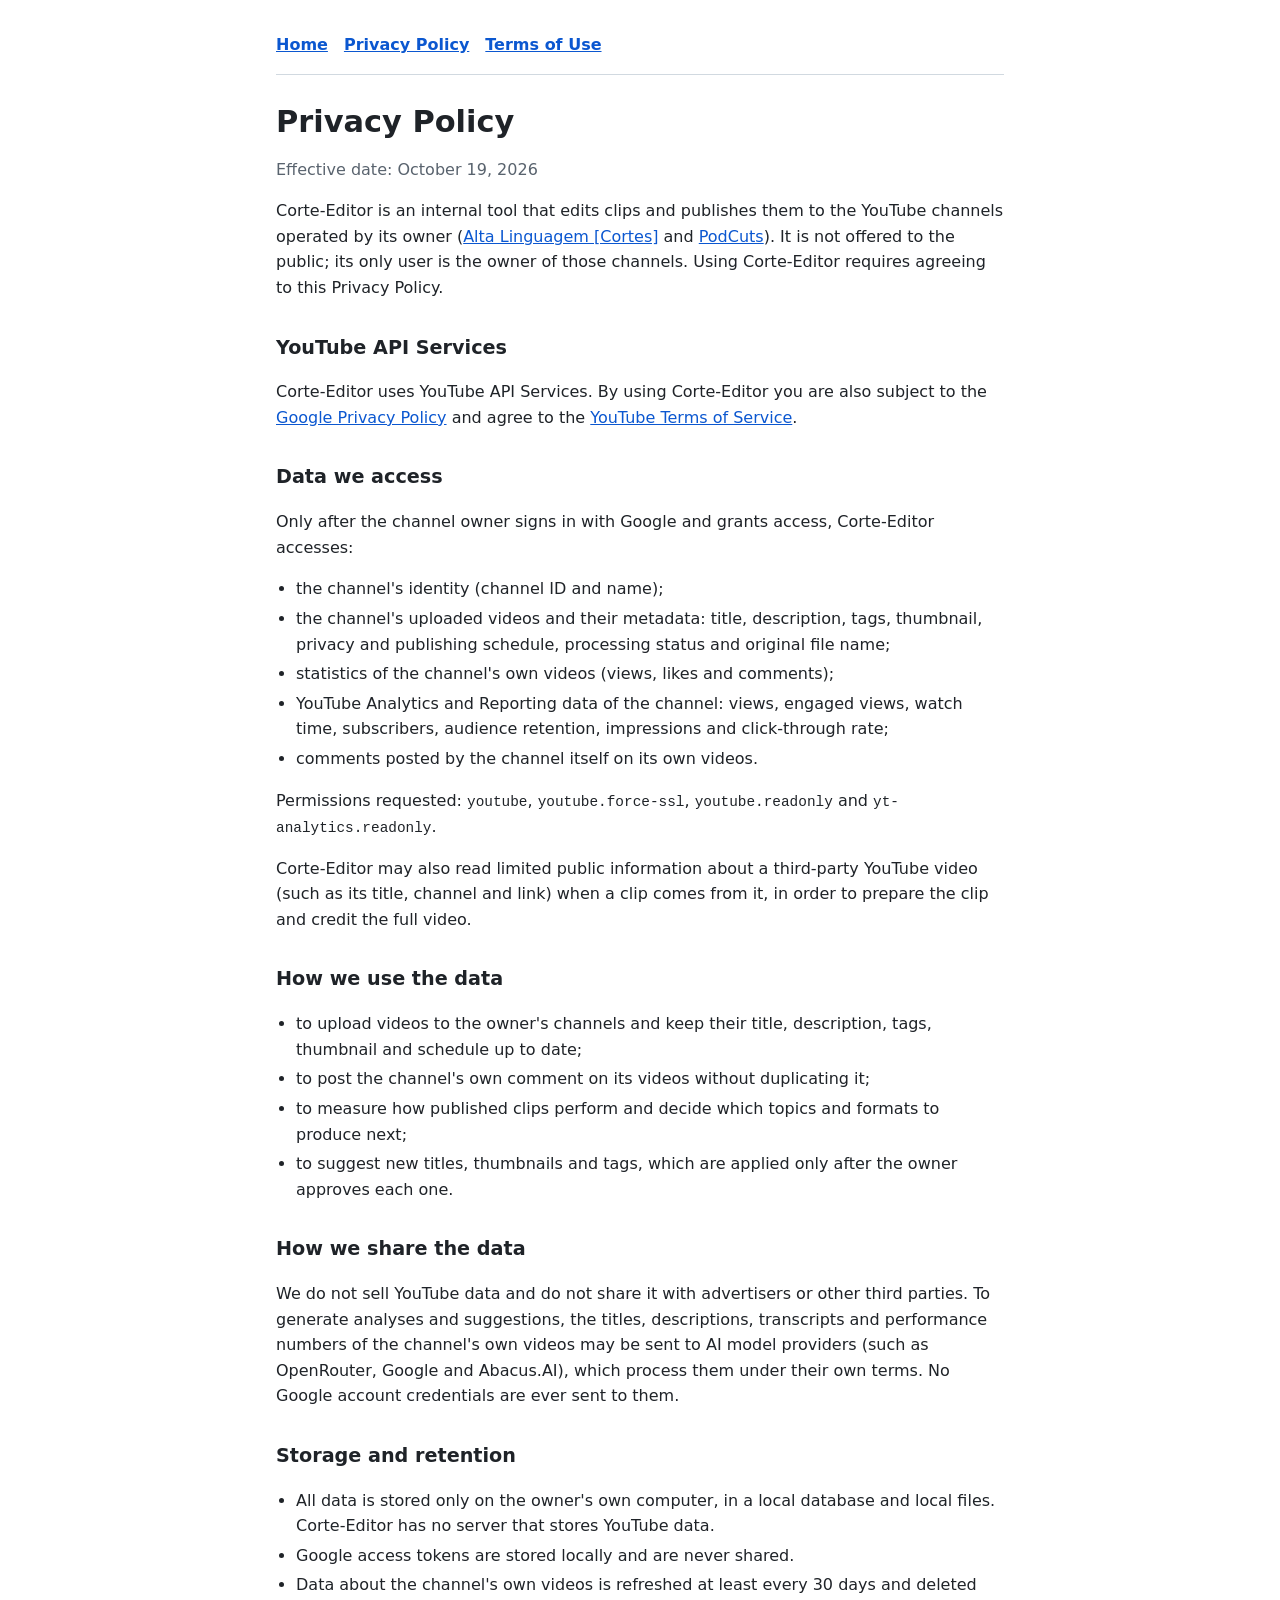
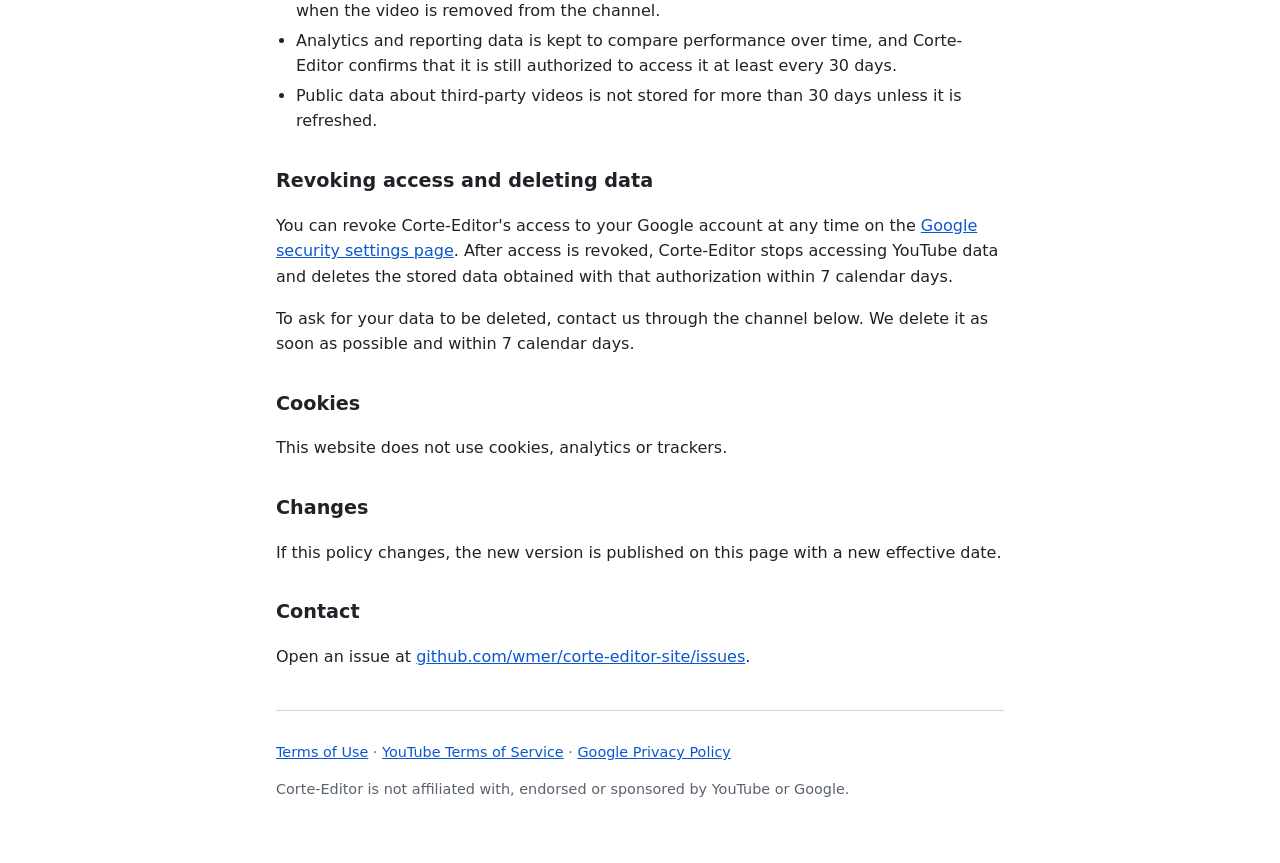
==== privacy.html @ 41946531 "Site do Corte-Editor: inicio, politica de privacidade e termos de uso (auditoria de cota da API do Y" ====
<!doctype html>
<html lang="en">
<head>
  <meta charset="utf-8">
  <meta name="viewport" content="width=device-width, initial-scale=1">
  <title>Privacy Policy · Corte-Editor</title>
  <meta name="description" content="How Corte-Editor accesses, uses, stores and deletes YouTube data.">
  <link rel="stylesheet" href="style.css">
</head>
<body>
<main>
  <nav>
    <a href="./">Home</a>
    <a href="privacy.html">Privacy Policy</a>
    <a href="terms.html">Terms of Use</a>
  </nav>

  <h1>Privacy Policy</h1>
  <p class="muted">Effective date: October 19, 2026</p>

  <p>Corte-Editor is an internal tool that edits clips and publishes them to the YouTube channels operated by its
    owner (<a href="https://www.youtube.com/@AltaLinguagemAoPonto">Alta Linguagem [Cortes]</a> and
    <a href="https://www.youtube.com/channel/UCyOdJfWA9KTtn2m1mWiqE4g">PodCuts</a>). It is not offered to the
    public; its only user is the owner of those channels. Using Corte-Editor requires agreeing to this Privacy Policy.</p>

  <h2>YouTube API Services</h2>
  <p>Corte-Editor uses YouTube API Services. By using Corte-Editor you are also subject to the
    <a href="https://policies.google.com/privacy">Google Privacy Policy</a> and agree to the
    <a href="https://www.youtube.com/t/terms">YouTube Terms of Service</a>.</p>

  <h2>Data we access</h2>
  <p>Only after the channel owner signs in with Google and grants access, Corte-Editor accesses:</p>
  <ul>
    <li>the channel's identity (channel ID and name);</li>
    <li>the channel's uploaded videos and their metadata: title, description, tags, thumbnail, privacy and publishing
      schedule, processing status and original file name;</li>
    <li>statistics of the channel's own videos (views, likes and comments);</li>
    <li>YouTube Analytics and Reporting data of the channel: views, engaged views, watch time, subscribers, audience
      retention, impressions and click-through rate;</li>
    <li>comments posted by the channel itself on its own videos.</li>
  </ul>
  <p>Permissions requested: <code>youtube</code>, <code>youtube.force-ssl</code>, <code>youtube.readonly</code> and
    <code>yt-analytics.readonly</code>.</p>
  <p>Corte-Editor may also read limited public information about a third-party YouTube video (such as its title,
    channel and link) when a clip comes from it, in order to prepare the clip and credit the full video.</p>

  <h2>How we use the data</h2>
  <ul>
    <li>to upload videos to the owner's channels and keep their title, description, tags, thumbnail and schedule up
      to date;</li>
    <li>to post the channel's own comment on its videos without duplicating it;</li>
    <li>to measure how published clips perform and decide which topics and formats to produce next;</li>
    <li>to suggest new titles, thumbnails and tags, which are applied only after the owner approves each one.</li>
  </ul>

  <h2>How we share the data</h2>
  <p>We do not sell YouTube data and do not share it with advertisers or other third parties. To generate analyses
    and suggestions, the titles, descriptions, transcripts and performance numbers of the channel's own videos may be
    sent to AI model providers (such as OpenRouter, Google and Abacus.AI), which process them under their own terms.
    No Google account credentials are ever sent to them.</p>

  <h2>Storage and retention</h2>
  <ul>
    <li>All data is stored only on the owner's own computer, in a local database and local files. Corte-Editor has no
      server that stores YouTube data.</li>
    <li>Google access tokens are stored locally and are never shared.</li>
    <li>Data about the channel's own videos is refreshed at least every 30 days and deleted when the video is removed
      from the channel.</li>
    <li>Analytics and reporting data is kept to compare performance over time, and Corte-Editor confirms that it is
      still authorized to access it at least every 30 days.</li>
    <li>Public data about third-party videos is not stored for more than 30 days unless it is refreshed.</li>
  </ul>

  <h2>Revoking access and deleting data</h2>
  <p>You can revoke Corte-Editor's access to your Google account at any time on the
    <a href="https://security.google.com/settings/security/permissions">Google security settings page</a>.
    After access is revoked, Corte-Editor stops accessing YouTube data and deletes the stored data obtained with that
    authorization within 7 calendar days.</p>
  <p>To ask for your data to be deleted, contact us through the channel below. We delete it as soon as possible and
    within 7 calendar days.</p>

  <h2>Cookies</h2>
  <p>This website does not use cookies, analytics or trackers.</p>

  <h2>Changes</h2>
  <p>If this policy changes, the new version is published on this page with a new effective date.</p>

  <h2>Contact</h2>
  <p>Open an issue at <a href="https://github.com/wmer/corte-editor-site/issues">github.com/wmer/corte-editor-site/issues</a>.</p>

  <footer>
    <p><a href="terms.html">Terms of Use</a> · <a href="https://www.youtube.com/t/terms">YouTube Terms of Service</a> ·
      <a href="https://policies.google.com/privacy">Google Privacy Policy</a></p>
    <p>Corte-Editor is not affiliated with, endorsed or sponsored by YouTube or Google.</p>
  </footer>
</main>
</body>
</html>
---- style.css ----
:root {
  --bg: #ffffff;
  --text: #1f2328;
  --muted: #59636e;
  --line: #d1d9e0;
  --link: #0b57d0;
}
@media (prefers-color-scheme: dark) {
  :root {
    --bg: #0d1117;
    --text: #e6edf3;
    --muted: #9198a1;
    --line: #30363d;
    --link: #7cacf8;
  }
}
* { box-sizing: border-box; }
body {
  margin: 0;
  background: var(--bg);
  color: var(--text);
  font: 16px/1.6 system-ui, -apple-system, "Segoe UI", Roboto, Helvetica, Arial, sans-serif;
}
main { max-width: 760px; margin: 0 auto; padding: 32px 16px 48px; }
nav { display: flex; flex-wrap: wrap; gap: 16px; padding-bottom: 16px; border-bottom: 1px solid var(--line); }
nav a { font-weight: 600; }
a { color: var(--link); }
h1 { font-size: 1.9rem; line-height: 1.25; margin: 28px 0 4px; }
h2 { font-size: 1.2rem; margin: 32px 0 8px; }
.muted { color: var(--muted); }
ul { padding-left: 1.25rem; }
li { margin: 4px 0; }
code { font-size: 0.9em; overflow-wrap: anywhere; }
.badge img { width: 160px; height: auto; display: block; }
footer { margin-top: 40px; padding-top: 16px; border-top: 1px solid var(--line); font-size: 0.9rem; color: var(--muted); }
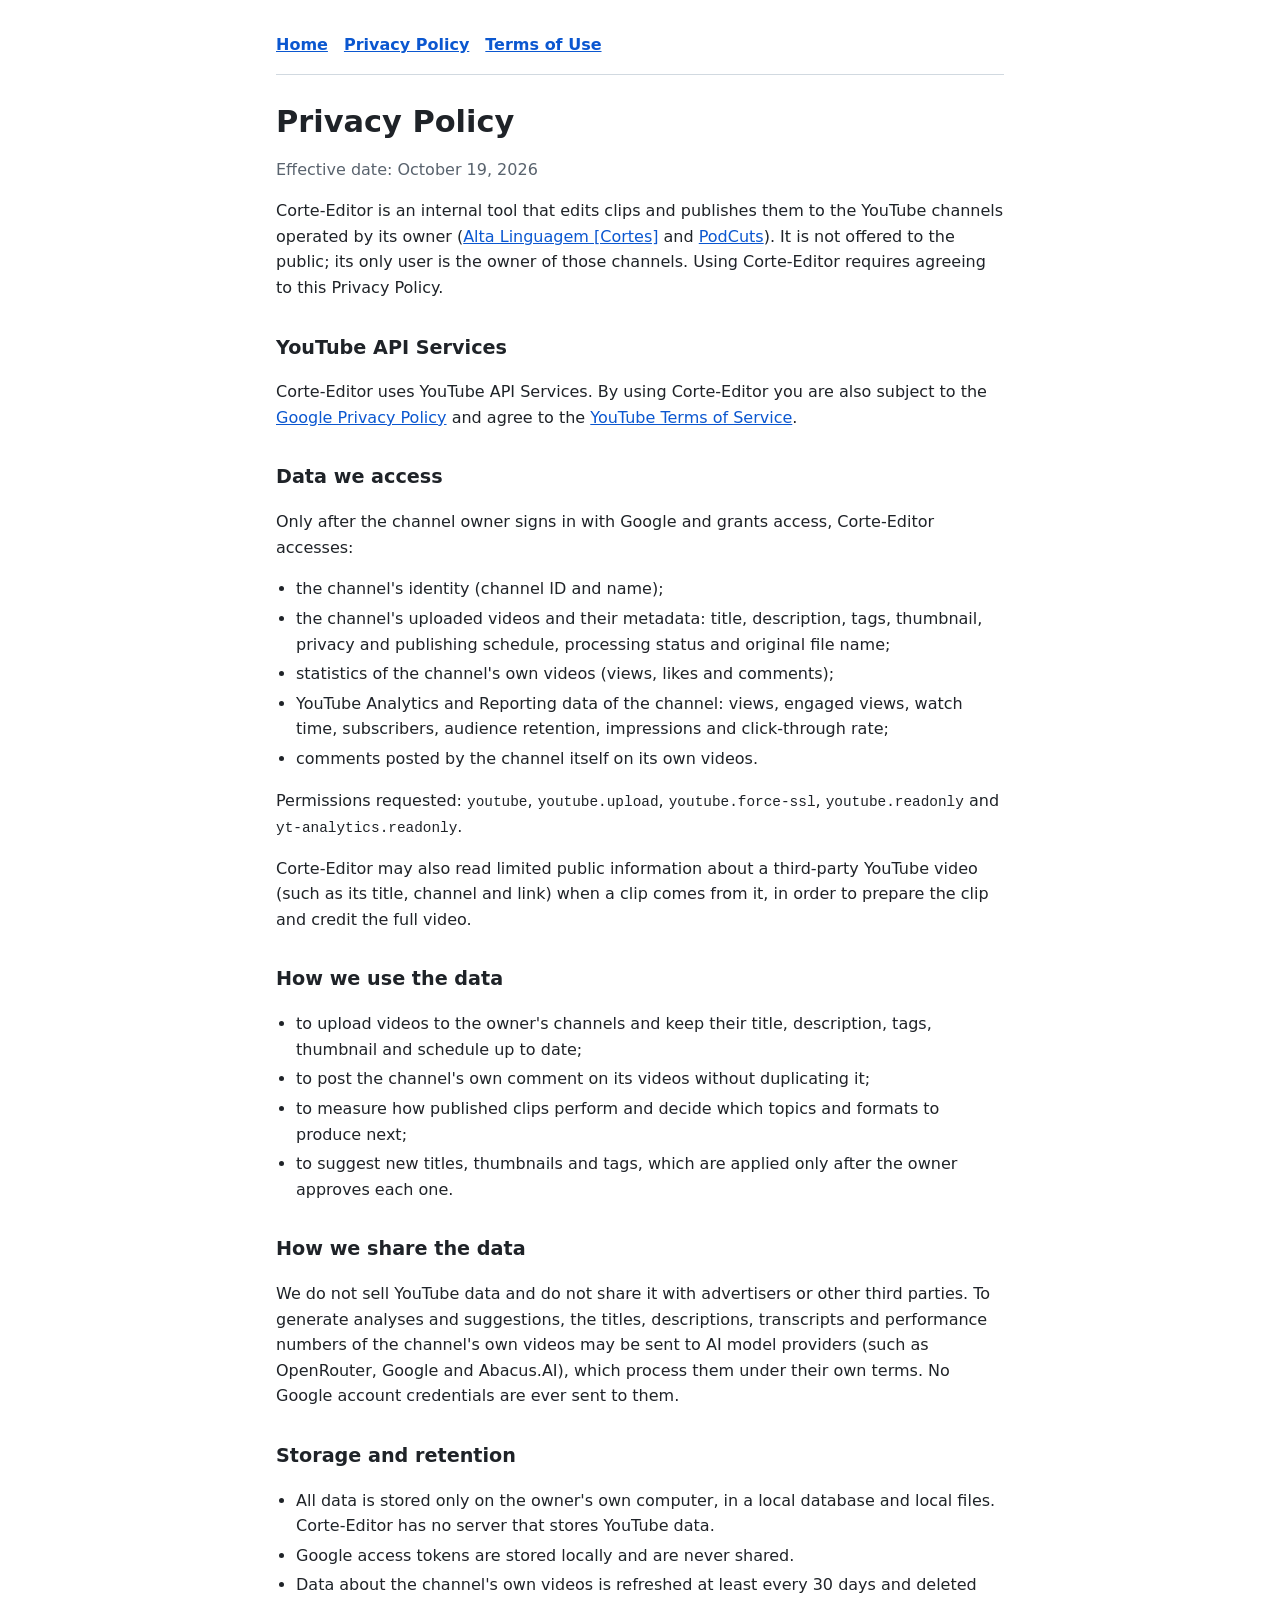
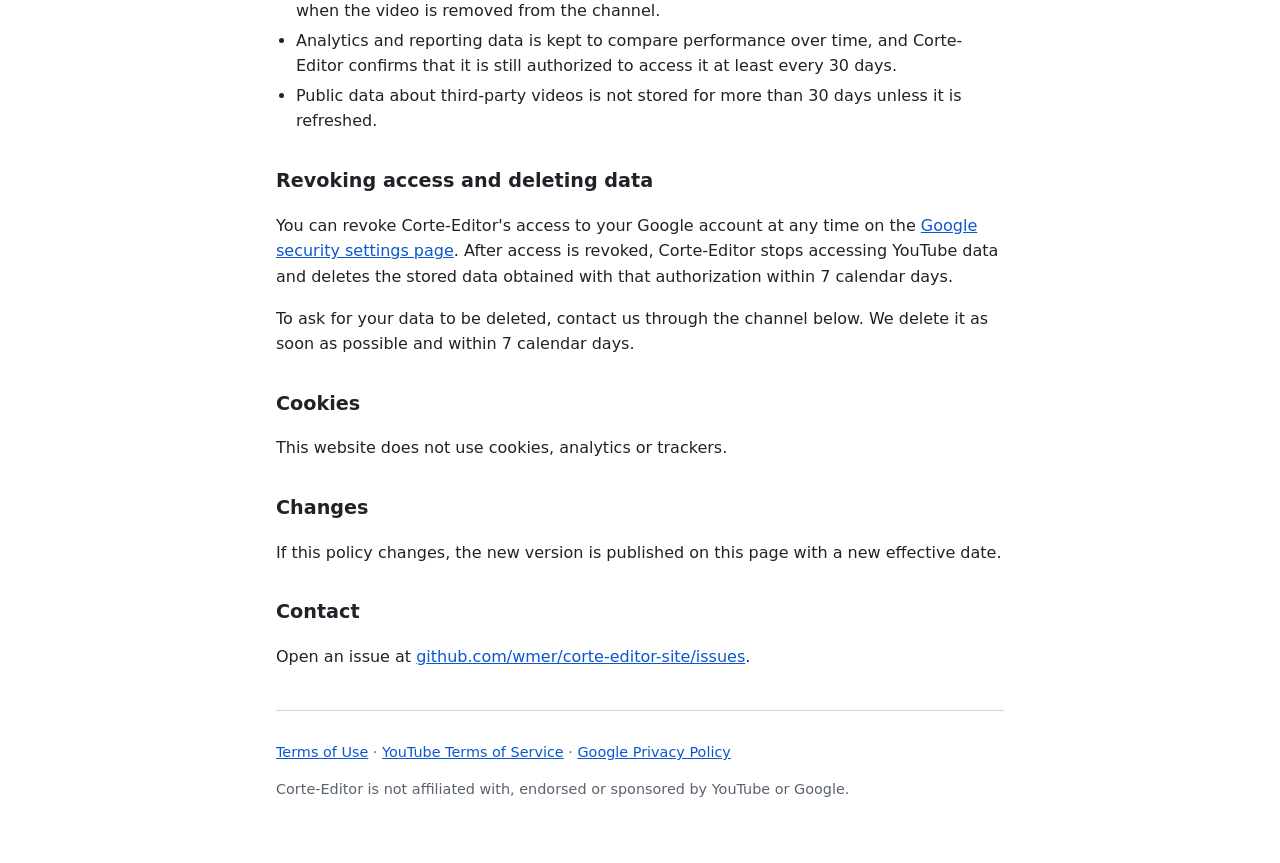
==== commit e996ef60: "politica: a permissao youtube.upload tambem e pedida Co-Authored-By: Claude Opus 5.5 <noreply@anthro" ====
--- a/privacy.html
+++ b/privacy.html
@@ -39,7 +39,7 @@
       retention, impressions and click-through rate;</li>
     <li>comments posted by the channel itself on its own videos.</li>
   </ul>
-  <p>Permissions requested: <code>youtube</code>, <code>youtube.force-ssl</code>, <code>youtube.readonly</code> and
+  <p>Permissions requested: <code>youtube</code>, <code>youtube.upload</code>, <code>youtube.force-ssl</code>, <code>youtube.readonly</code> and
     <code>yt-analytics.readonly</code>.</p>
   <p>Corte-Editor may also read limited public information about a third-party YouTube video (such as its title,
     channel and link) when a clip comes from it, in order to prepare the clip and credit the full video.</p>
--- a/style.css
+++ b/style.css
@@ -31,5 +31,5 @@
 ul { padding-left: 1.25rem; }
 li { margin: 4px 0; }
 code { font-size: 0.9em; overflow-wrap: anywhere; }
-.badge img { width: 160px; height: auto; display: block; }
+.badge img { width: 220px; height: auto; display: block; }
 footer { margin-top: 40px; padding-top: 16px; border-top: 1px solid var(--line); font-size: 0.9rem; color: var(--muted); }
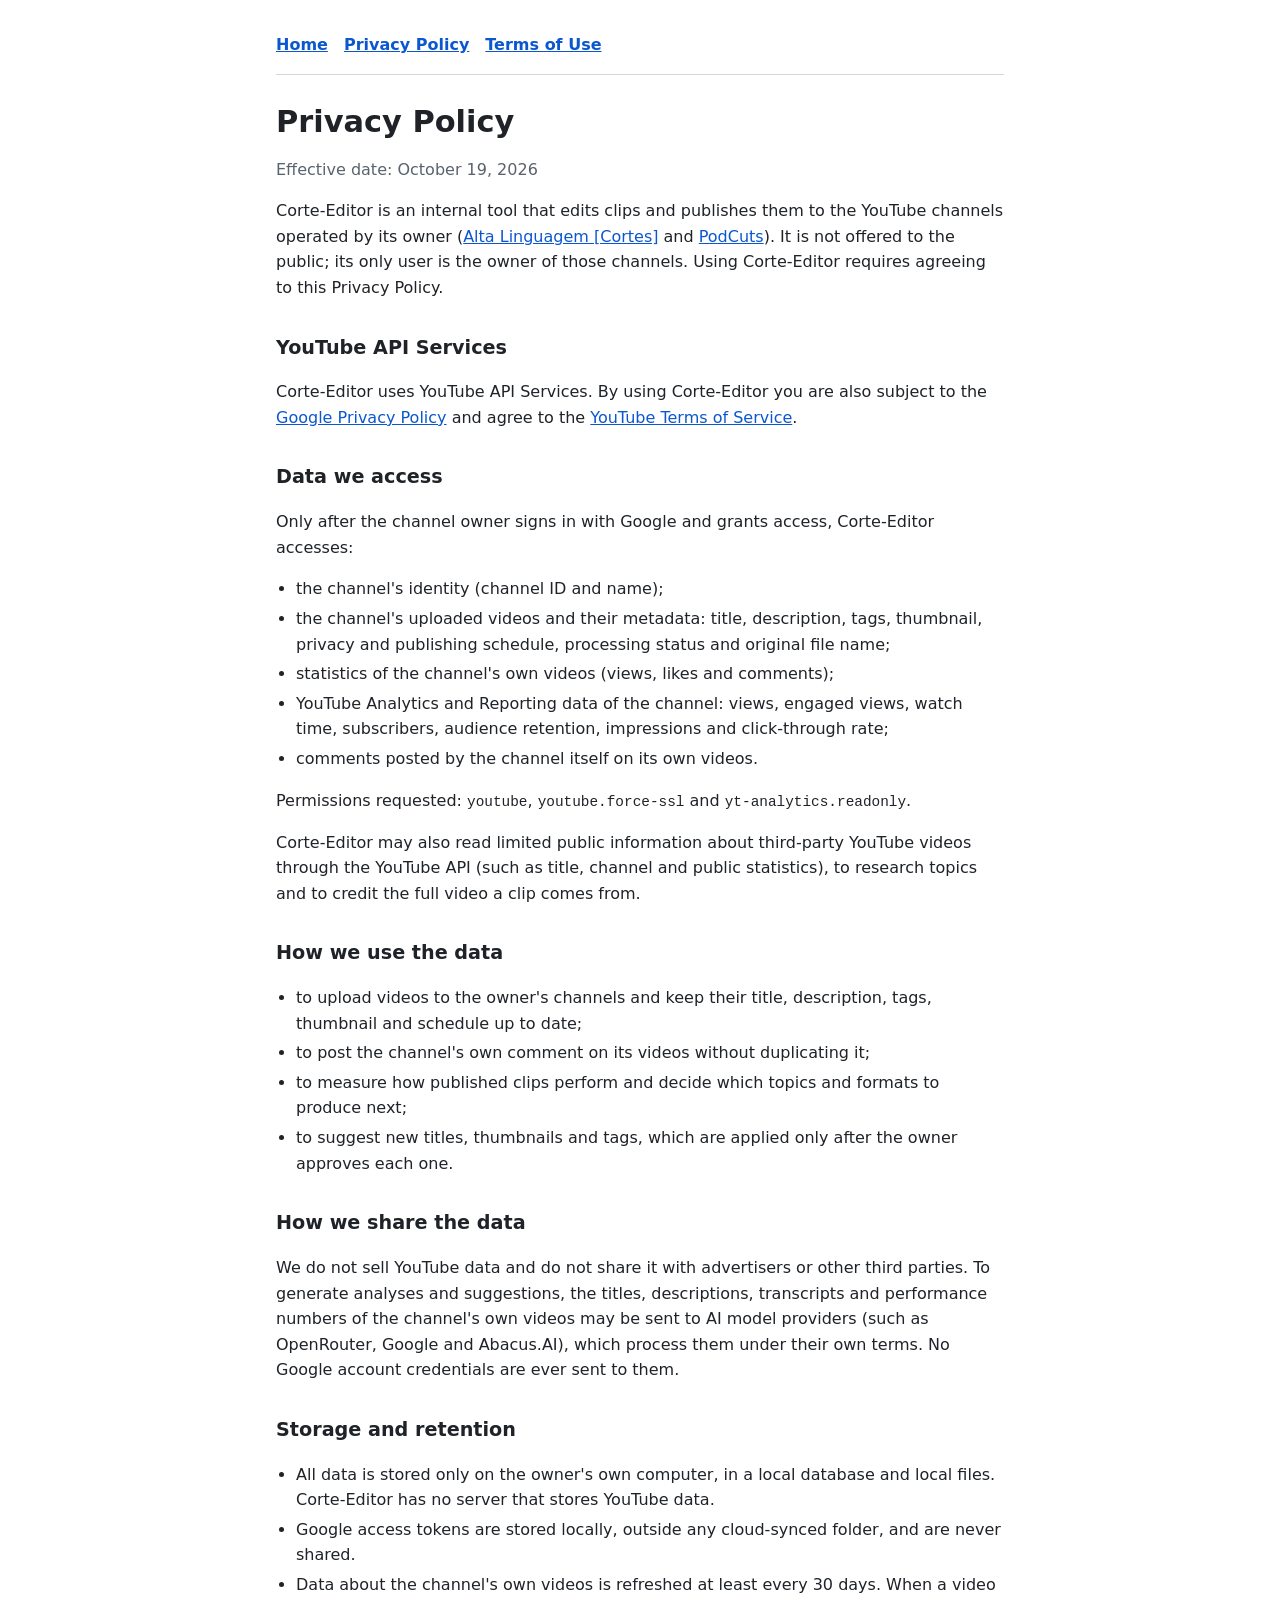
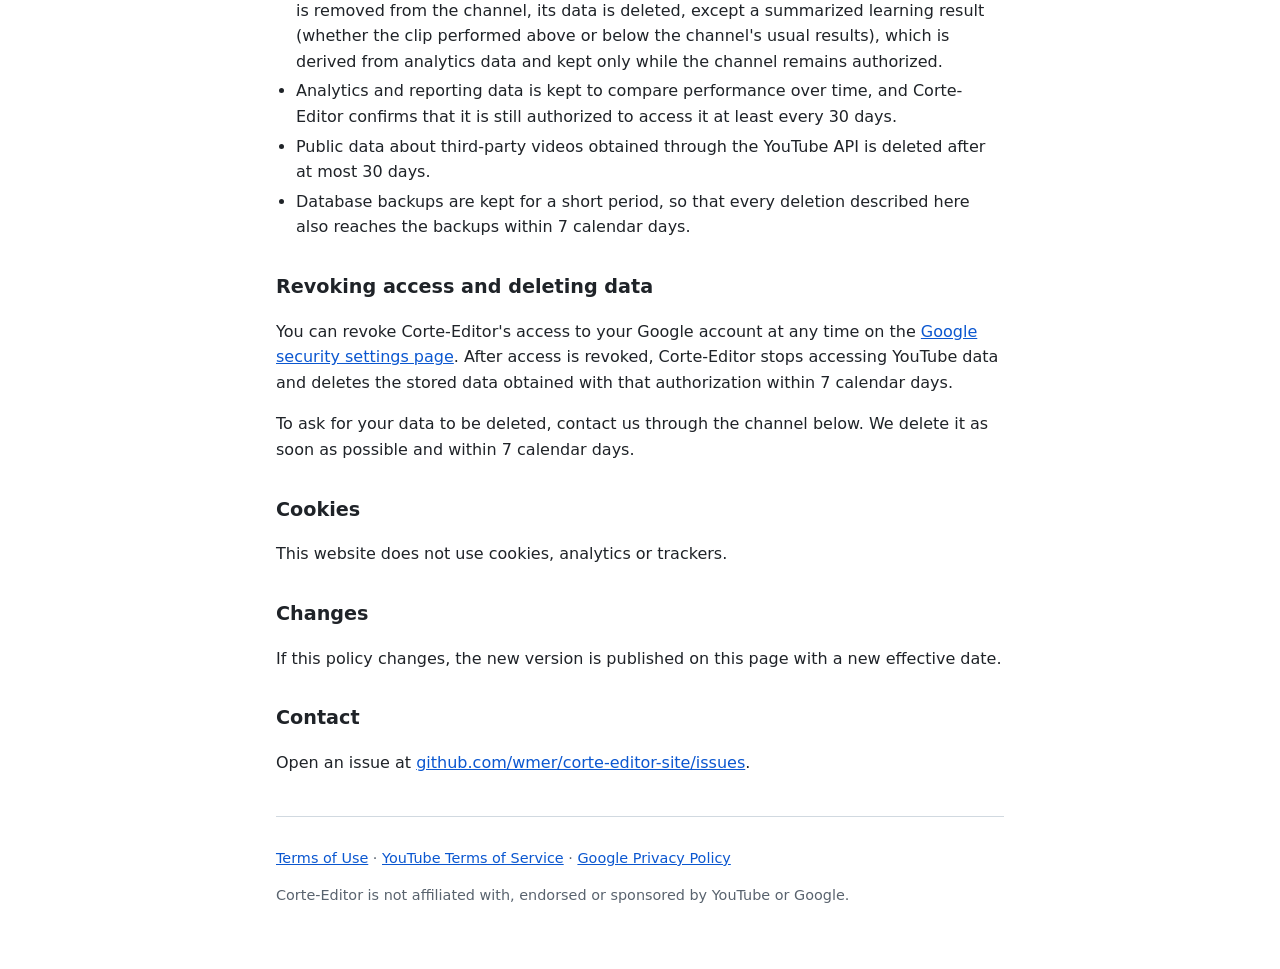
==== commit eaf19226: "politica: 3 permissoes, dados de terceiros pela API, resultado de aprendizado enquanto autorizado, b" ====
--- a/privacy.html
+++ b/privacy.html
@@ -39,10 +39,10 @@
       retention, impressions and click-through rate;</li>
     <li>comments posted by the channel itself on its own videos.</li>
   </ul>
-  <p>Permissions requested: <code>youtube</code>, <code>youtube.upload</code>, <code>youtube.force-ssl</code>, <code>youtube.readonly</code> and
-    <code>yt-analytics.readonly</code>.</p>
-  <p>Corte-Editor may also read limited public information about a third-party YouTube video (such as its title,
-    channel and link) when a clip comes from it, in order to prepare the clip and credit the full video.</p>
+  <p>Permissions requested: <code>youtube</code>, <code>youtube.force-ssl</code> and <code>yt-analytics.readonly</code>.</p>
+  <p>Corte-Editor may also read limited public information about third-party YouTube videos through the YouTube API
+    (such as title, channel and public statistics), to research topics and to credit the full video a clip comes
+    from.</p>
 
   <h2>How we use the data</h2>
   <ul>
@@ -63,12 +63,16 @@
   <ul>
     <li>All data is stored only on the owner's own computer, in a local database and local files. Corte-Editor has no
       server that stores YouTube data.</li>
-    <li>Google access tokens are stored locally and are never shared.</li>
-    <li>Data about the channel's own videos is refreshed at least every 30 days and deleted when the video is removed
-      from the channel.</li>
+    <li>Google access tokens are stored locally, outside any cloud-synced folder, and are never shared.</li>
+    <li>Data about the channel's own videos is refreshed at least every 30 days. When a video is removed from the
+      channel, its data is deleted, except a summarized learning result (whether the clip performed above or below the
+      channel's usual results), which is derived from analytics data and kept only while the channel remains
+      authorized.</li>
     <li>Analytics and reporting data is kept to compare performance over time, and Corte-Editor confirms that it is
       still authorized to access it at least every 30 days.</li>
-    <li>Public data about third-party videos is not stored for more than 30 days unless it is refreshed.</li>
+    <li>Public data about third-party videos obtained through the YouTube API is deleted after at most 30 days.</li>
+    <li>Database backups are kept for a short period, so that every deletion described here also reaches the backups
+      within 7 calendar days.</li>
   </ul>
 
   <h2>Revoking access and deleting data</h2>
